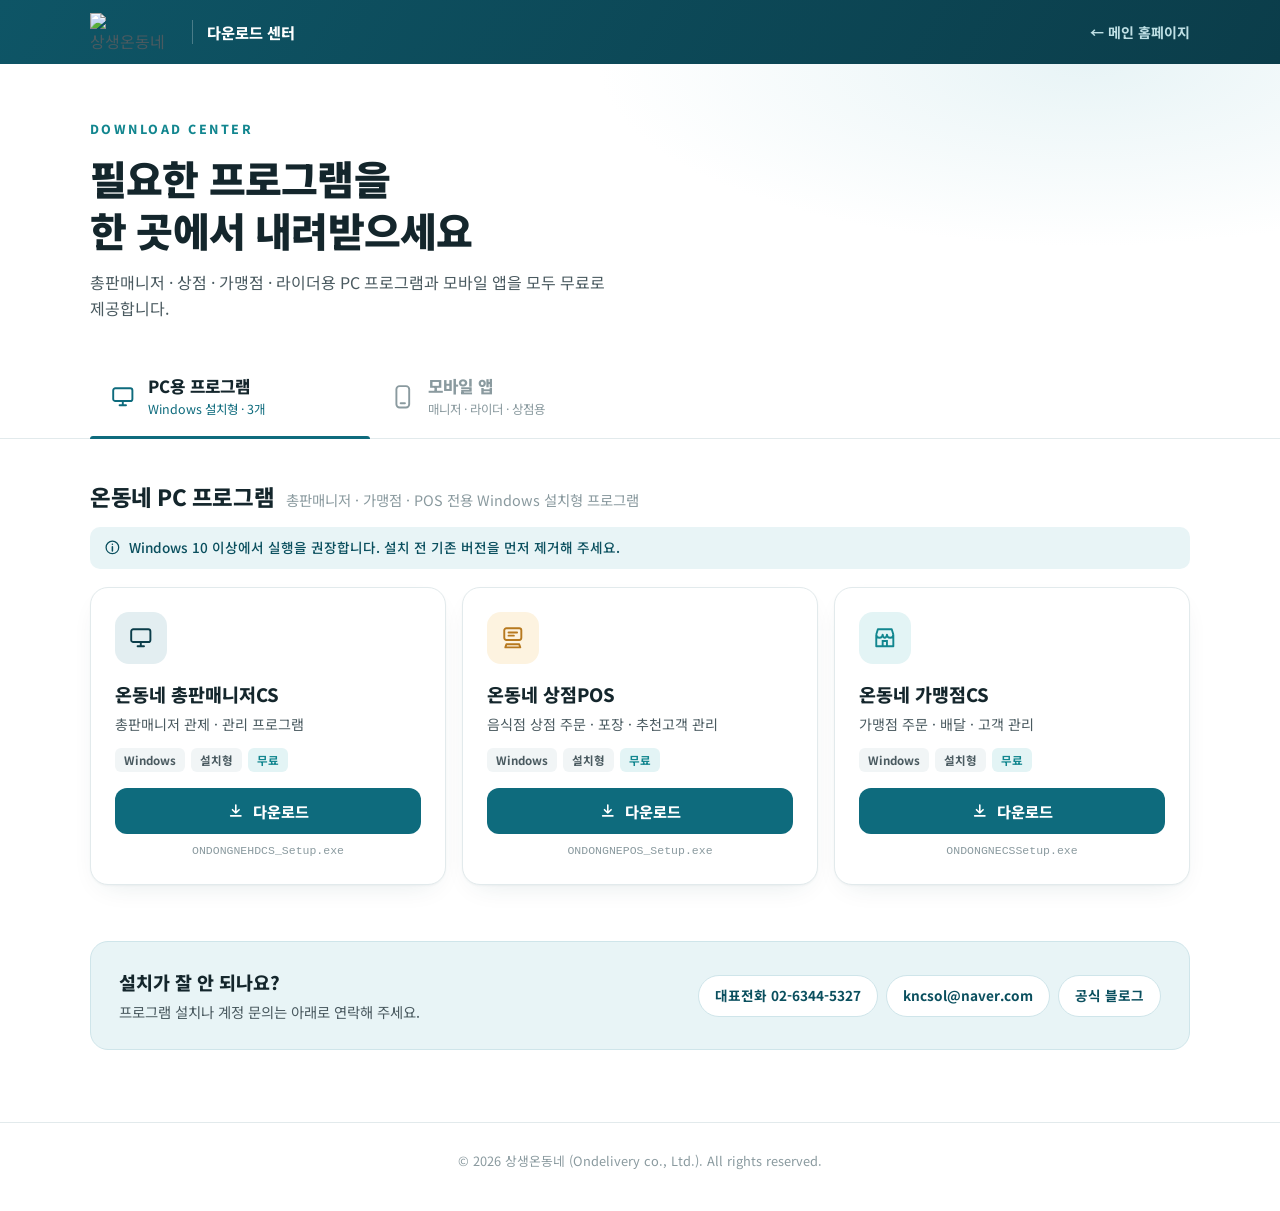
==== down/index.html @ b5b46b0b "333" ====
<!doctype html>
<html lang="ko">
<head>
  <meta charset="utf-8">
  <meta name="viewport" content="width=device-width, initial-scale=1">
  <title>다운로드 센터 | 상생온동네</title>
  <meta name="description" content="상생온동네 PC 프로그램(총판매니저CS·상점POS·가맹점CS)과 모바일 앱(매니저·상점·라이더·온스토어) 무료 다운로드.">
  <link rel="icon" href="../favicon.svg" type="image/svg+xml">
  <link rel="preconnect" href="https://fonts.googleapis.com">
  <link rel="preconnect" href="https://fonts.gstatic.com" crossorigin>
  <link rel="stylesheet" href="https://fonts.googleapis.com/css2?family=Noto+Sans+KR:wght@400;500;700;800;900&display=swap">
  <link rel="stylesheet" href="down.css">
</head>
<body>

<!-- 아이콘 -->
<svg width="0" height="0" style="position:absolute" aria-hidden="true">
  <symbol id="i-pc" viewBox="0 0 24 24"><rect x="3" y="4" width="18" height="12" rx="2" fill="none" stroke="currentColor" stroke-width="1.8"/><path d="M9 20h6M12 16v4" stroke="currentColor" stroke-width="1.8" stroke-linecap="round"/></symbol>
  <symbol id="i-pos" viewBox="0 0 24 24"><rect x="4" y="3" width="16" height="11" rx="2" fill="none" stroke="currentColor" stroke-width="1.8"/><path d="M6 18h12l1 3H5z" fill="none" stroke="currentColor" stroke-width="1.8" stroke-linejoin="round"/><path d="M8 7h8M8 10h5" stroke="currentColor" stroke-width="1.8" stroke-linecap="round"/></symbol>
  <symbol id="i-store" viewBox="0 0 24 24"><path d="M4 9l1.5-5h13L20 9M4 9v11h16V9M4 9c0 1.7 1.3 3 3 3s3-1.3 3-3c0 1.7 1.3 3 2 3s2-1.3 2-3c0 1.7 1.3 3 3 3s3-1.3 3-3" fill="none" stroke="currentColor" stroke-width="1.8" stroke-linejoin="round"/><path d="M10 20v-5h4v5" fill="none" stroke="currentColor" stroke-width="1.8"/></symbol>
  <symbol id="i-link" viewBox="0 0 24 24"><path d="M10 14a4 4 0 0 0 5.7 0l3-3a4 4 0 0 0-5.7-5.7l-1 1M14 10a4 4 0 0 0-5.7 0l-3 3a4 4 0 0 0 5.7 5.7l1-1" fill="none" stroke="currentColor" stroke-width="1.8" stroke-linecap="round"/></symbol>
  <symbol id="i-rev" viewBox="0 0 24 24"><path d="M4 8h13l-3-3M20 16H7l3 3" fill="none" stroke="currentColor" stroke-width="1.8" stroke-linecap="round" stroke-linejoin="round"/></symbol>
  <symbol id="i-phone" viewBox="0 0 24 24"><rect x="6" y="2" width="12" height="20" rx="3" fill="none" stroke="currentColor" stroke-width="1.8"/><path d="M10 18h4" stroke="currentColor" stroke-width="1.8" stroke-linecap="round"/></symbol>
  <symbol id="i-rider" viewBox="0 0 24 24"><circle cx="6" cy="17" r="3" fill="none" stroke="currentColor" stroke-width="1.8"/><circle cx="18" cy="17" r="3" fill="none" stroke="currentColor" stroke-width="1.8"/><path d="M9 17h6l2-6h-4l-2 3M15 6h3l2 5" fill="none" stroke="currentColor" stroke-width="1.8" stroke-linecap="round" stroke-linejoin="round"/></symbol>
  <symbol id="i-dl" viewBox="0 0 24 24"><path d="M12 4v11m0 0-4.5-4.5M12 15l4.5-4.5M5 19h14" fill="none" stroke="currentColor" stroke-width="2.2" stroke-linecap="round" stroke-linejoin="round"/></symbol>
  <symbol id="i-android" viewBox="0 0 24 24"><path d="M6 10v6a1 1 0 0 0 1 1h1v3a1.3 1.3 0 0 0 2.6 0v-3h2.8v3a1.3 1.3 0 0 0 2.6 0v-3h1a1 1 0 0 0 1-1v-6zM7.5 4.5l1.3 1.8A6 6 0 0 0 6 9h12a6 6 0 0 0-2.8-2.7l1.3-1.8M10 7.2h.01M14 7.2h.01" fill="none" stroke="currentColor" stroke-width="1.6" stroke-linecap="round" stroke-linejoin="round"/></symbol>
  <symbol id="i-apple" viewBox="0 0 24 24"><path d="M16.4 12.6c0-2.4 2-3.5 2-3.6-1.1-1.6-2.8-1.8-3.4-1.8-1.4-.1-2.8.9-3.5.9s-1.9-.9-3.1-.8A4.6 4.6 0 0 0 4.5 9.6c-1.7 2.9-.4 7.2 1.2 9.6.8 1.2 1.7 2.4 3 2.4 1.2-.1 1.6-.8 3.1-.8s1.8.8 3.1.8 2.1-1.2 2.9-2.4a10 10 0 0 0 1.3-2.7 4.2 4.2 0 0 1-2.7-3.9zM14.1 5.5A4.1 4.1 0 0 0 15 2.5a4.3 4.3 0 0 0-2.8 1.4 4 4 0 0 0-1 2.9 3.5 3.5 0 0 0 2.9-1.3z" fill="currentColor"/></symbol>
  <symbol id="i-play" viewBox="0 0 24 24"><path d="M4.5 3.2 13.6 12l-9.1 8.8a1.4 1.4 0 0 1-.5-1.1V4.3c0-.4.2-.8.5-1.1zM14.6 13l2.5 2.4-10.8 6 8.3-8.4zM14.6 11 6.3 2.6l10.8 6zM18.2 9.2l2.8 1.6a1.4 1.4 0 0 1 0 2.4l-2.8 1.6-2.7-2.8z" fill="currentColor"/></symbol>
  <symbol id="i-info" viewBox="0 0 24 24"><circle cx="12" cy="12" r="9" fill="none" stroke="currentColor" stroke-width="1.8"/><path d="M12 11v6M12 7.5v.01" stroke="currentColor" stroke-width="2.2" stroke-linecap="round"/></symbol>
</svg>

<!-- ===== 상단 ===== -->
<header class="top">
  <div class="wrap top__inner">
    <a href="../" class="top__logo" aria-label="상생온동네 홈으로">
      <img src="https://www.ssondongne.kr/images/logo-white.png" alt="상생온동네" width="92" height="39">
    </a>
    <span class="top__title">다운로드 센터</span>
    <a href="../" class="top__home">← 메인 홈페이지</a>
  </div>
</header>

<!-- ===== 히어로 + 탭 ===== -->
<section class="hero">
  <div class="wrap">
    <p class="hero__eyebrow">DOWNLOAD CENTER</p>
    <h1>필요한 프로그램을 <br>한 곳에서 내려받으세요</h1>
    <p class="hero__lead">총판매니저 · 상점 · 가맹점 · 라이더용 PC 프로그램과 모바일 앱을 모두 무료로 제공합니다.</p>

    <div class="tabs" role="tablist" aria-label="다운로드 종류">
      <button class="tab" role="tab" id="tab-pc" aria-controls="panel-pc" aria-selected="true" data-tab="pc">
        <svg><use href="#i-pc"/></svg>
        <span><b>PC용 프로그램</b><small>Windows 설치형 · 3개</small></span>
      </button>
      <button class="tab" role="tab" id="tab-mobile" aria-controls="panel-mobile" aria-selected="false" data-tab="mobile">
        <svg><use href="#i-phone"/></svg>
        <span><b>모바일 앱</b><small>매니저 · 라이더 · 상점용</small></span>
      </button>
    </div>
  </div>
</section>

<main class="wrap main">

  <!-- ================= PC ================= -->
  <div class="panel" id="panel-pc" role="tabpanel" aria-labelledby="tab-pc">

    <section class="group">
      <header class="group__head">
        <h2>온동네 PC 프로그램</h2>
        <p>총판매니저 · 가맹점 · POS 전용 Windows 설치형 프로그램</p>
      </header>
      <p class="notice"><svg><use href="#i-info"/></svg>Windows 10 이상에서 실행을 권장합니다. 설치 전 기존 버전을 먼저 제거해 주세요.</p>
      <div class="grid">
        <article class="card">
          <div class="card__icon c-navy"><svg><use href="#i-pc"/></svg></div>
          <div class="card__body">
            <h3>온동네 총판매니저CS</h3>
            <p>총판매니저 관제 · 관리 프로그램</p>
            <ul class="chips"><li>Windows</li><li>설치형</li><li class="free">무료</li></ul>
          </div>
          <a class="dl" href="https://client.mannashop.co.kr/windows/admCS/service/ONDONGNEHDCS_Setup.exe"><svg><use href="#i-dl"/></svg>다운로드</a>
          <p class="file">ONDONGNEHDCS_Setup.exe</p>
        </article>
        <article class="card">
          <div class="card__icon c-orange"><svg><use href="#i-pos"/></svg></div>
          <div class="card__body">
            <h3>온동네 상점POS</h3>
            <p>음식점 상점 주문 · 포장 · 추천고객 관리</p>
            <ul class="chips"><li>Windows</li><li>설치형</li><li class="free">무료</li></ul>
          </div>
          <a class="dl" href="https://client.mannashop.co.kr/windows/ManNaPlusD/ONDONGNEPOS_Setup.exe"><svg><use href="#i-dl"/></svg>다운로드</a>
          <p class="file">ONDONGNEPOS_Setup.exe</p>
        </article>
        <article class="card">
          <div class="card__icon c-teal"><svg><use href="#i-store"/></svg></div>
          <div class="card__body">
            <h3>온동네 가맹점CS</h3>
            <p>가맹점 주문 · 배달 · 고객 관리</p>
            <ul class="chips"><li>Windows</li><li>설치형</li><li class="free">무료</li></ul>
          </div>
          <a class="dl" href="https://client.mannashop.co.kr/windows/stCS/service/ONDONGNECSSetup.exe"><svg><use href="#i-dl"/></svg>다운로드</a>
          <p class="file">ONDONGNECSSetup.exe</p>
        </article>
      </div>
    </section>

  </div>

  <!-- ================= 모바일 ================= -->
  <div class="panel" id="panel-mobile" role="tabpanel" aria-labelledby="tab-mobile" hidden>

    <!-- 역할 바로가기 -->
    <nav class="roles" aria-label="사용자별 바로가기">
      <a href="#m-manager"><span class="roles__no">01</span><svg><use href="#i-pc"/></svg><b>매니저용</b><small>1개 앱</small></a>
      <a href="#m-rider"><span class="roles__no">02</span><svg><use href="#i-rider"/></svg><b>배달라이더용</b><small>2개 앱</small></a>
      <a href="#m-store"><span class="roles__no">03</span><svg><use href="#i-store"/></svg><b>상점용</b><small>2개 앱</small></a>
    </nav>
    <p class="notice"><svg><use href="#i-info"/></svg>APK는 직접 설치 파일입니다. 설치 전 스마트폰 설정에서 「알 수 없는 앱 설치 허용」을 켜 주세요.</p>

    <!-- 01 매니저용 -->
    <section class="role" id="m-manager">
      <header class="role__head">
        <span class="role__no">01</span>
        <div class="role__icon c-navy"><svg><use href="#i-pc"/></svg></div>
        <div><h2>매니저용</h2><p>총판(로컬매니저) 전용 모바일 관리 프로그램</p></div>
      </header>
      <div class="apps">
        <article class="app">
          <div class="app__icon c-navy"><svg><use href="#i-phone"/></svg></div>
          <div class="app__info"><h3>온동네 매니저APP</h3><p>가맹점 · 배달 · 정산 현황을 휴대폰으로 관리</p></div>
          <div class="stores">
            <a class="store store--apk" href="https://file.mannashop.co.kr/fileDownExec.php?path=ondongne&amp;device=APP&amp;type=mng"><svg><use href="#i-android"/></svg><span><small>Android</small>APK 다운로드</span></a>
          </div>
        </article>
      </div>
    </section>

    <!-- 02 배달라이더용 -->
    <section class="role" id="m-rider">
      <header class="role__head">
        <span class="role__no">02</span>
        <div class="role__icon c-orange"><svg><use href="#i-rider"/></svg></div>
        <div><h2>배달라이더용</h2><p>배달기사 전용 스마트 배송 프로그램</p></div>
      </header>
      <div class="apps">
        <article class="app">
          <div class="app__icon c-orange"><svg><use href="#i-rider"/></svg></div>
          <div class="app__info"><h3>온라이더 APP</h3><p>스토어에서 설치 · Android / iOS</p></div>
          <div class="stores">
            <a class="store" href="https://play.google.com/store/apps/details?id=manna.awa.wk" target="_blank" rel="noopener"><svg><use href="#i-play"/></svg><span><small>GET IT ON</small>Google Play</span></a>
            <a class="store" href="https://apps.apple.com/kr/app/%EC%98%A8%EB%9D%BC%EC%9D%B4%EB%8D%94-%EC%8A%A4%EB%A7%88%ED%8A%B8-%EB%B0%B0%EC%86%A1-%ED%8C%8C%ED%8A%B8%EB%84%88/id6759762470" target="_blank" rel="noopener"><svg><use href="#i-apple"/></svg><span><small>Download on the</small>App Store</span></a>
          </div>
        </article>
        <article class="app">
          <div class="app__icon c-orange"><svg><use href="#i-rider"/></svg></div>
          <div class="app__info"><h3>온라이더D APP</h3><p>APK 직접 설치 · Android</p></div>
          <div class="stores">
            <a class="store store--apk" href="https://file.mannashop.co.kr/fileDownExec.php?path=ondongne&amp;device=APP&amp;type=wk"><svg><use href="#i-android"/></svg><span><small>Android</small>APK 다운로드</span></a>
          </div>
        </article>
      </div>
    </section>

    <!-- 03 상점용 -->
    <section class="role" id="m-store">
      <header class="role__head">
        <span class="role__no">03</span>
        <div class="role__icon c-teal"><svg><use href="#i-store"/></svg></div>
        <div><h2>상점용</h2><p>가맹점 · 상점 전용 주문관리 · 계약결제 · 구매대행 · 식자재주문</p></div>
      </header>
      <div class="apps">
        <article class="app">
          <div class="app__icon c-teal"><svg><use href="#i-store"/></svg></div>
          <div class="app__info"><h3>온동네 상점APP</h3><p>가맹점 전용 모바일 관리 · Android</p></div>
          <div class="stores">
            <a class="store store--apk" href="https://file.mannashop.co.kr/fileDownExec.php?path=ondongne&amp;device=APP&amp;type=st"><svg><use href="#i-android"/></svg><span><small>Android</small>APK 다운로드</span></a>
          </div>
        </article>
        <article class="app">
          <div class="app__icon c-purple"><svg><use href="#i-store"/></svg></div>
          <div class="app__info"><h3>온스토어 APP</h3><p>상점 전용 주문관리 · 계약결제 · 구매대행 · 식자재주문</p></div>
          <div class="stores">
            <a class="store store--apk" href="https://file.mannashop.co.kr/fileDownExec.php?path=ondongne&amp;device=APP&amp;type=st"><svg><use href="#i-android"/></svg><span><small>Android</small>APK 다운로드</span></a>
            <a class="store" href="https://apps.apple.com/kr/app/%EC%98%A8%EC%8A%A4%ED%86%A0%EC%96%B4/id6743100932" target="_blank" rel="noopener"><svg><use href="#i-apple"/></svg><span><small>Download on the</small>App Store</span></a>
          </div>
        </article>
      </div>
    </section>
  </div>

  <aside class="help">
    <div>
      <h2>설치가 잘 안 되나요?</h2>
      <p>프로그램 설치나 계정 문의는 아래로 연락해 주세요.</p>
    </div>
    <div class="help__links">
      <a href="tel:0263445327">대표전화 02-6344-5327</a>
      <a href="mailto:kncsol@naver.com">kncsol@naver.com</a>
      <a href="https://blog.naver.com/ss_ondongne" target="_blank" rel="noopener">공식 블로그</a>
    </div>
  </aside>
</main>

<footer class="foot">
  <div class="wrap">© 2026 상생온동네 (Ondelivery co., Ltd.). All rights reserved.</div>
</footer>

<script>
  (function () {
    var tabs = document.querySelectorAll('.tab');
    function show(name, push) {
      tabs.forEach(function (t) {
        var on = t.dataset.tab === name;
        t.setAttribute('aria-selected', on);
        document.getElementById('panel-' + t.dataset.tab).hidden = !on;
      });
      if (push) history.replaceState(null, '', '#' + name);
    }
    tabs.forEach(function (t) {
      t.addEventListener('click', function () { show(t.dataset.tab, true); });
    });
    var h = location.hash.replace('#', '');
    if (h === 'pc' || h === 'mobile') show(h);
    else if (h.indexOf('m-') === 0) {
      show('mobile');
      var el = document.getElementById(h);
      if (el) setTimeout(function () { el.scrollIntoView(); }, 0);
    }
    else if (/Android|iPhone|iPad|iPod/i.test(navigator.userAgent)) show('mobile');
  })();
</script>
</body>
</html>
---- down/down.css ----
/* ===== 상생온동네 다운로드 센터 ===== */
:root {
  /* 청녹색 팔레트 (메인 홈페이지와 동일) */
  --night: #0b3d4a;
  --night-2: #0e5566;
  --brand: #0e6b7d;
  --brand-dark: #0a4f5e;
  --brand-soft: #e8f4f6;
  --teal: #12868f;
  --gold: #f2b13d;
  --ink: #14262c;
  --body: #4a5a60;
  --mute: #8a9a9f;
  --line: #e2eaec;
  --bg: #ffffff;
  --card: #ffffff;
  --radius: 18px;
  --shadow: 0 1px 2px rgba(11, 61, 74, .04), 0 10px 30px -14px rgba(11, 61, 74, .14);
}

*, *::before, *::after { box-sizing: border-box; }
body {
  margin: 0; background: var(--bg); color: var(--body);
  font-family: "Noto Sans KR", "Apple SD Gothic Neo", -apple-system, sans-serif;
  font-size: 16px; line-height: 1.6; word-break: keep-all; -webkit-font-smoothing: antialiased;
}
a { color: inherit; text-decoration: none; }
h1, h2, h3, p { margin: 0; }
ul { margin: 0; padding: 0; list-style: none; }
img { display: block; max-width: 100%; height: auto; }
svg { width: 1em; height: 1em; flex: none; }
.wrap { width: min(1100px, 100% - 32px); margin-inline: auto; }

/* ===== 상단 ===== */
.top { background: linear-gradient(120deg, var(--night-2), var(--night)); }
.top__inner { display: flex; align-items: center; gap: 14px; height: 64px; }
.top__logo img { width: 88px; }
.top__title { color: #fff; font-weight: 800; font-size: .95rem; padding-left: 14px; border-left: 1px solid rgba(255, 255, 255, .25); }
.top__home { margin-left: auto; color: #bfe0e5; font-size: .875rem; font-weight: 700; }
.top__home:hover { color: #fff; }

/* ===== 히어로 + 탭 (흰 바탕) ===== */
.hero {
  padding: 56px 0 0; border-bottom: 1px solid var(--line);
  background: radial-gradient(700px 260px at 85% 0%, var(--brand-soft), transparent 70%), #fff;
}
.hero__eyebrow { font-size: .78rem; font-weight: 800; letter-spacing: .2em; color: var(--teal); margin-bottom: 12px; }
.hero h1 { color: var(--ink); font-size: clamp(1.7rem, 4vw, 2.5rem); line-height: 1.3; font-weight: 900; letter-spacing: -0.02em; margin-bottom: 14px; }
.hero__lead { font-size: 1rem; max-width: 560px; margin-bottom: 36px; }

.tabs { display: flex; gap: 0; max-width: 560px; }
.tab {
  position: relative; flex: 1;
  display: flex; align-items: center; gap: 12px; text-align: left; cursor: pointer;
  padding: 16px 20px 18px; border: 0; background: none; color: var(--mute); font: inherit;
  transition: color .2s;
}
.tab::after { content: ""; position: absolute; left: 0; right: 0; bottom: -1px; height: 3px; border-radius: 3px 3px 0 0; background: transparent; transition: background .2s; }
.tab:hover { color: var(--ink); }
.tab svg { font-size: 1.6rem; }
.tab b { display: block; font-size: 1.05rem; font-weight: 800; }
.tab small { display: block; font-size: .78rem; }
.tab[aria-selected="true"] { color: var(--brand); }
.tab[aria-selected="true"] b { color: var(--ink); }
.tab[aria-selected="true"]::after { background: var(--brand); }
.tab:focus-visible { outline: 3px solid var(--teal); outline-offset: -3px; }

/* ===== 본문 ===== */
.main { padding: 40px 0 72px; }
.group + .group { margin-top: 48px; }
.group__head { display: flex; align-items: baseline; gap: 12px; flex-wrap: wrap; margin-bottom: 12px; }
.group__head h2 { color: var(--ink); font-size: 1.4rem; font-weight: 800; letter-spacing: -0.02em; }
.group__head .en { font-size: .8rem; font-weight: 800; letter-spacing: .08em; color: var(--mute); margin-left: 4px; }
.group__head p { font-size: .9rem; color: var(--mute); }

.notice {
  display: flex; align-items: flex-start; gap: 8px; margin-bottom: 18px;
  padding: 10px 14px; border-radius: 10px; background: var(--brand-soft); color: var(--brand-dark); font-size: .85rem; font-weight: 500;
}
.notice svg { font-size: 1.05rem; margin-top: 2px; }

/* 아이콘 색 (청녹 계열 + 포인트 골드) */
.c-navy { background: #e3eef1; color: var(--night); }
.c-orange { background: #fdf3e0; color: #b7791f; }
.c-teal { background: #e3f4f5; color: var(--teal); }
.c-purple { background: #e8f4f6; color: var(--brand); }

/* 칩 */
.chips { display: flex; flex-wrap: wrap; gap: 6px; }
.chips li { font-size: .72rem; font-weight: 700; padding: 3px 9px; border-radius: 6px; background: #f1f5f6; color: var(--body); }
.chips .free { background: #e3f4f5; color: var(--teal); }

/* 다운로드 버튼 */
.dl {
  display: inline-flex; align-items: center; justify-content: center; gap: 8px;
  height: 46px; padding: 0 20px; border-radius: 12px;
  background: var(--brand); color: #fff; font-weight: 800; font-size: .95rem;
  transition: background .2s, transform .2s;
}
.dl:hover { background: var(--night); transform: translateY(-1px); }
.dl svg { font-size: 1.1rem; }
.dl--sm { height: 38px; padding: 0 16px; font-size: .85rem; border-radius: 10px; }

/* 큰 카드 (PC 주요 프로그램) */
.grid { display: grid; grid-template-columns: repeat(3, 1fr); gap: 16px; }
.grid--2 { grid-template-columns: repeat(2, 1fr); }
.card {
  display: flex; flex-direction: column; gap: 16px;
  padding: 24px; border-radius: var(--radius); background: var(--card); box-shadow: var(--shadow);
  border: 1px solid var(--line);
}
.card__icon { width: 52px; height: 52px; border-radius: 14px; display: grid; place-items: center; font-size: 1.6rem; }
.card__body { flex: 1; }
.card h3 { color: var(--ink); font-size: 1.15rem; font-weight: 800; margin-bottom: 4px; }
.card__body p { font-size: .88rem; margin-bottom: 12px; }
.card .dl { width: 100%; }
.file { font-size: .72rem; color: var(--mute); text-align: center; margin-top: -8px; font-family: Consolas, monospace; }

/* 목록형 (온패스·역패스) */
.list { background: var(--card); border-radius: var(--radius); border: 1px solid var(--line); box-shadow: var(--shadow); overflow: hidden; }
.row { display: grid; grid-template-columns: 44px 1fr auto auto; align-items: center; gap: 16px; padding: 14px 20px; }
.row + .row { border-top: 1px solid var(--line); }
.row__icon { width: 44px; height: 44px; border-radius: 12px; display: grid; place-items: center; font-size: 1.3rem; }
.row__name b { display: block; color: var(--ink); font-weight: 800; }
.row__name span { font-size: .85rem; color: var(--mute); }
.row .dl { min-width: 112px; }
.is-soon { opacity: .55; }
.soon { min-width: 112px; text-align: center; font-size: .82rem; font-weight: 800; color: var(--mute); border: 1.5px dashed #c9ced8; border-radius: 10px; padding: 8px 0; }

/* 앱 카드 (모바일) */
.app {
  display: grid; grid-template-columns: 56px 1fr; gap: 16px 16px; align-items: center;
  padding: 22px; border-radius: var(--radius); background: var(--card); border: 1px solid var(--line); box-shadow: var(--shadow);
}
.app__icon { width: 56px; height: 56px; border-radius: 16px; display: grid; place-items: center; font-size: 1.7rem; }
.app h3 { color: var(--ink); font-size: 1.1rem; font-weight: 800; }
.app__info p { font-size: .86rem; }
.stores { grid-column: 1 / -1; display: flex; flex-wrap: wrap; gap: 8px; }
.store {
  display: inline-flex; align-items: center; gap: 10px; flex: 1; min-width: 150px;
  padding: 9px 16px; border-radius: 12px; background: var(--night); color: #fff; transition: transform .2s, background .2s;
}
.store:hover { transform: translateY(-1px); background: var(--brand-dark); }
.store svg { font-size: 1.5rem; }
.store span { display: flex; flex-direction: column; line-height: 1.15; font-weight: 800; font-size: 1rem; }
.store small { font-size: .65rem; font-weight: 500; opacity: .85; }
.store--apk { background: var(--teal); }
.store--apk:hover { background: var(--brand-dark); }

/* ===== 모바일 앱: 사용자별(매니저·라이더·상점) 구성 ===== */
.roles { display: grid; grid-template-columns: repeat(3, 1fr); gap: 12px; margin-bottom: 16px; }
.roles a {
  position: relative; display: flex; flex-direction: column; align-items: flex-start; gap: 2px;
  padding: 18px 20px; border-radius: 16px; background: #fff; border: 1px solid var(--line); box-shadow: var(--shadow);
  transition: border-color .2s, transform .2s;
}
.roles a:hover { border-color: var(--teal); transform: translateY(-2px); }
.roles svg { font-size: 1.6rem; color: var(--brand); margin-bottom: 6px; }
.roles b { color: var(--ink); font-size: 1.05rem; font-weight: 800; }
.roles small { font-size: .8rem; color: var(--mute); }
.roles__no { position: absolute; top: 14px; right: 16px; font-size: .78rem; font-weight: 900; color: var(--teal); letter-spacing: .05em; }

.role { margin-top: 40px; scroll-margin-top: 16px; }
.role__head {
  display: flex; align-items: center; gap: 14px; margin-bottom: 14px; padding-bottom: 14px;
  border-bottom: 2px solid var(--brand);
}
.role__no {
  display: grid; place-items: center; flex: none; width: 34px; height: 34px; border-radius: 10px;
  background: var(--brand); color: #fff; font-size: .85rem; font-weight: 900;
}
.role__icon { display: none; }
.role__head h2 { color: var(--ink); font-size: 1.35rem; font-weight: 800; letter-spacing: -0.02em; }
.role__head p { font-size: .88rem; color: var(--mute); }

.apps { display: grid; gap: 10px; }
.apps .app { grid-template-columns: 56px 1fr auto; padding: 18px 22px; }
.apps .stores { grid-column: auto; justify-content: flex-end; }
.apps .store { flex: none; min-width: 168px; }

/* 도움말 */
.help {
  display: flex; align-items: center; justify-content: space-between; gap: 20px; flex-wrap: wrap;
  margin-top: 56px; padding: 26px 28px; border-radius: var(--radius);
  background: var(--brand-soft); border: 1px solid #cfe5ea;
}
.help h2 { color: var(--ink); font-size: 1.15rem; font-weight: 800; margin-bottom: 2px; }
.help p { font-size: .9rem; }
.help__links { display: flex; flex-wrap: wrap; gap: 8px; }
.help__links a { padding: 9px 16px; border-radius: 999px; background: #fff; border: 1px solid #cfe5ea; color: var(--brand-dark); font-size: .85rem; font-weight: 700; }
.help__links a:hover { background: var(--brand); border-color: var(--brand); color: #fff; }

.foot { padding: 28px 0 40px; text-align: center; font-size: .8rem; color: var(--mute); border-top: 1px solid var(--line); margin-top: 0; }

/* ===== 반응형 ===== */
@media (max-width: 900px) {
  .grid { grid-template-columns: 1fr 1fr; }
}
@media (max-width: 680px) {
  .top__title { display: none; }
  .hero { padding-top: 44px; }
  .hero h1 br { display: none; }
  .hero__lead { margin-bottom: 28px; font-size: .92rem; }
  .tabs { gap: 6px; }
  .tab { flex-direction: column; align-items: flex-start; gap: 6px; padding: 14px 16px; }
  .tab svg { font-size: 1.4rem; }
  .tab b { font-size: .95rem; }
  .main { padding-top: 28px; }
  .grid, .grid--2 { grid-template-columns: 1fr; }
  .card { flex-direction: row; flex-wrap: wrap; align-items: center; padding: 18px; gap: 12px 14px; }
  .card__body { flex: 1 1 0; min-width: 0; }
  .card__body p { margin-bottom: 8px; }
  .card .dl { flex-basis: 100%; }
  .file { flex-basis: 100%; margin-top: -4px; }
  .row { grid-template-columns: 40px 1fr auto; gap: 6px 12px; padding: 14px 16px; }
  .row__icon { width: 40px; height: 40px; grid-row: span 2; }
  .row .chips { grid-column: 2; grid-row: 2; }
  .row .dl, .row .soon { grid-column: 3; grid-row: 1 / span 2; min-width: 0; }
  .row .dl { padding: 0 12px; }
  .row .soon { padding: 8px 10px; }
  .help { padding: 22px 20px; }
  .roles { gap: 6px; }
  .roles a { padding: 14px 12px; }
  .roles svg { font-size: 1.35rem; margin-bottom: 2px; }
  .roles b { font-size: .88rem; }
  .roles small { font-size: .72rem; }
  .roles__no { top: 10px; right: 10px; font-size: .68rem; }
  .role { margin-top: 32px; }
  .role__head h2 { font-size: 1.15rem; }
  .apps .app { grid-template-columns: 52px 1fr; padding: 18px; }
  .apps .stores { grid-column: 1 / -1; justify-content: stretch; }
  .apps .store { flex: 1; min-width: 140px; padding: 9px 12px; gap: 8px; }
  .apps .store span { white-space: nowrap; font-size: .92rem; }
  .apps .store svg { font-size: 1.3rem; }
}
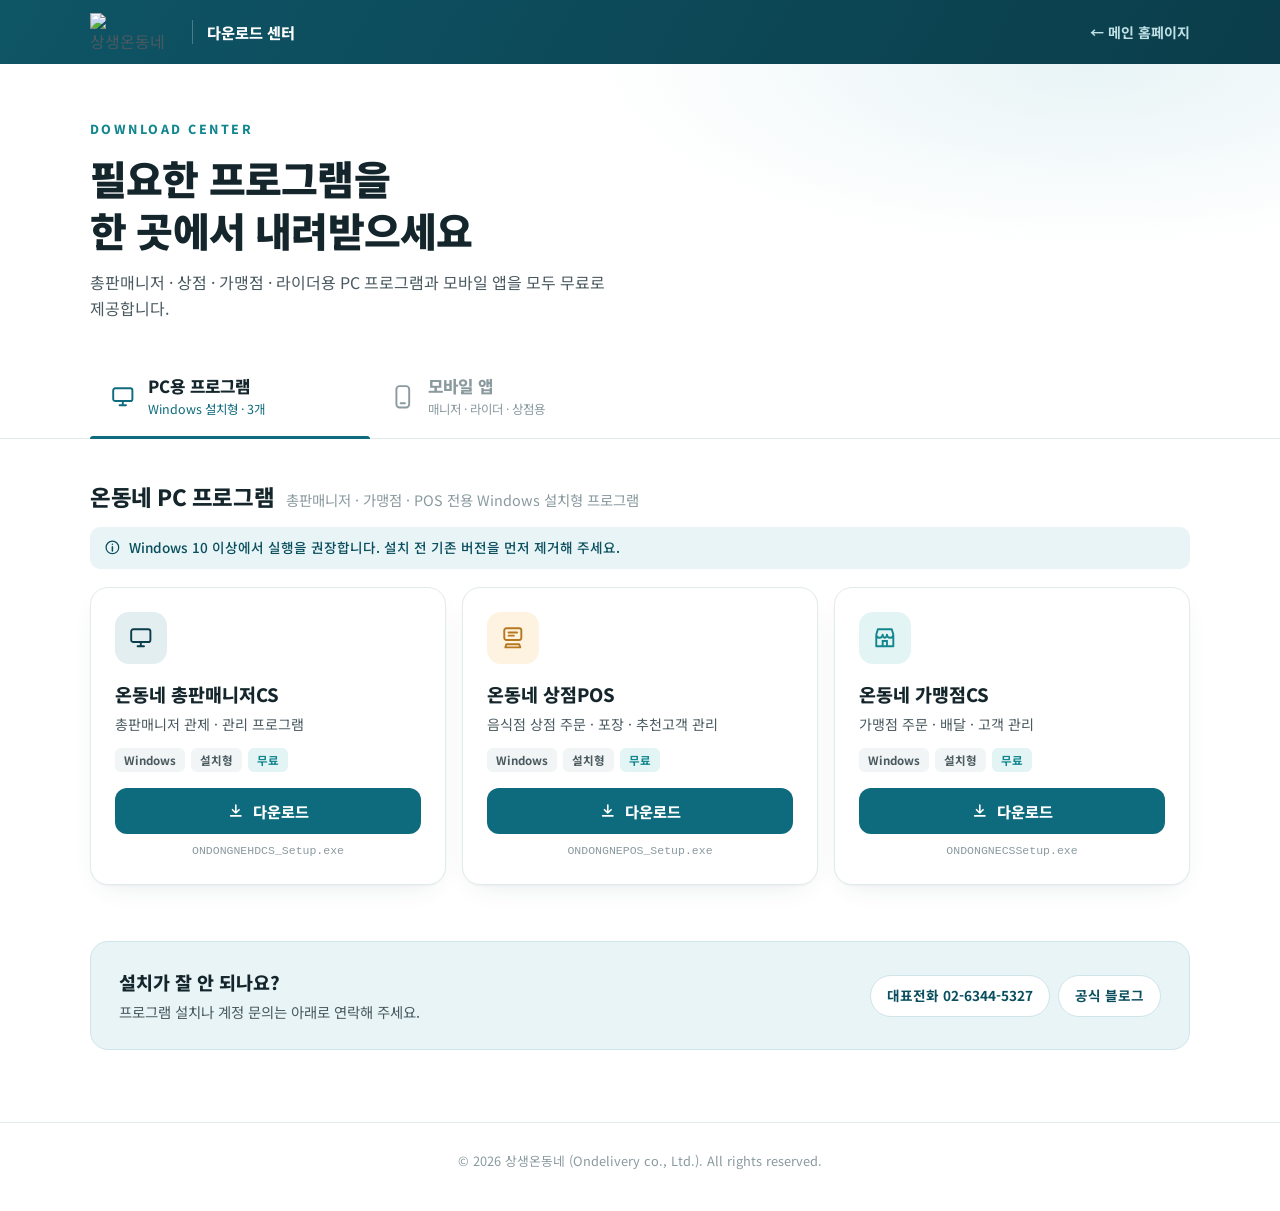
==== commit 980622db: "333" ====
--- a/down/index.html
+++ b/down/index.html
@@ -196,7 +196,6 @@
     </div>
     <div class="help__links">
       <a href="tel:0263445327">대표전화 02-6344-5327</a>
-      <a href="mailto:kncsol@naver.com">kncsol@naver.com</a>
       <a href="https://blog.naver.com/ss_ondongne" target="_blank" rel="noopener">공식 블로그</a>
     </div>
   </aside>
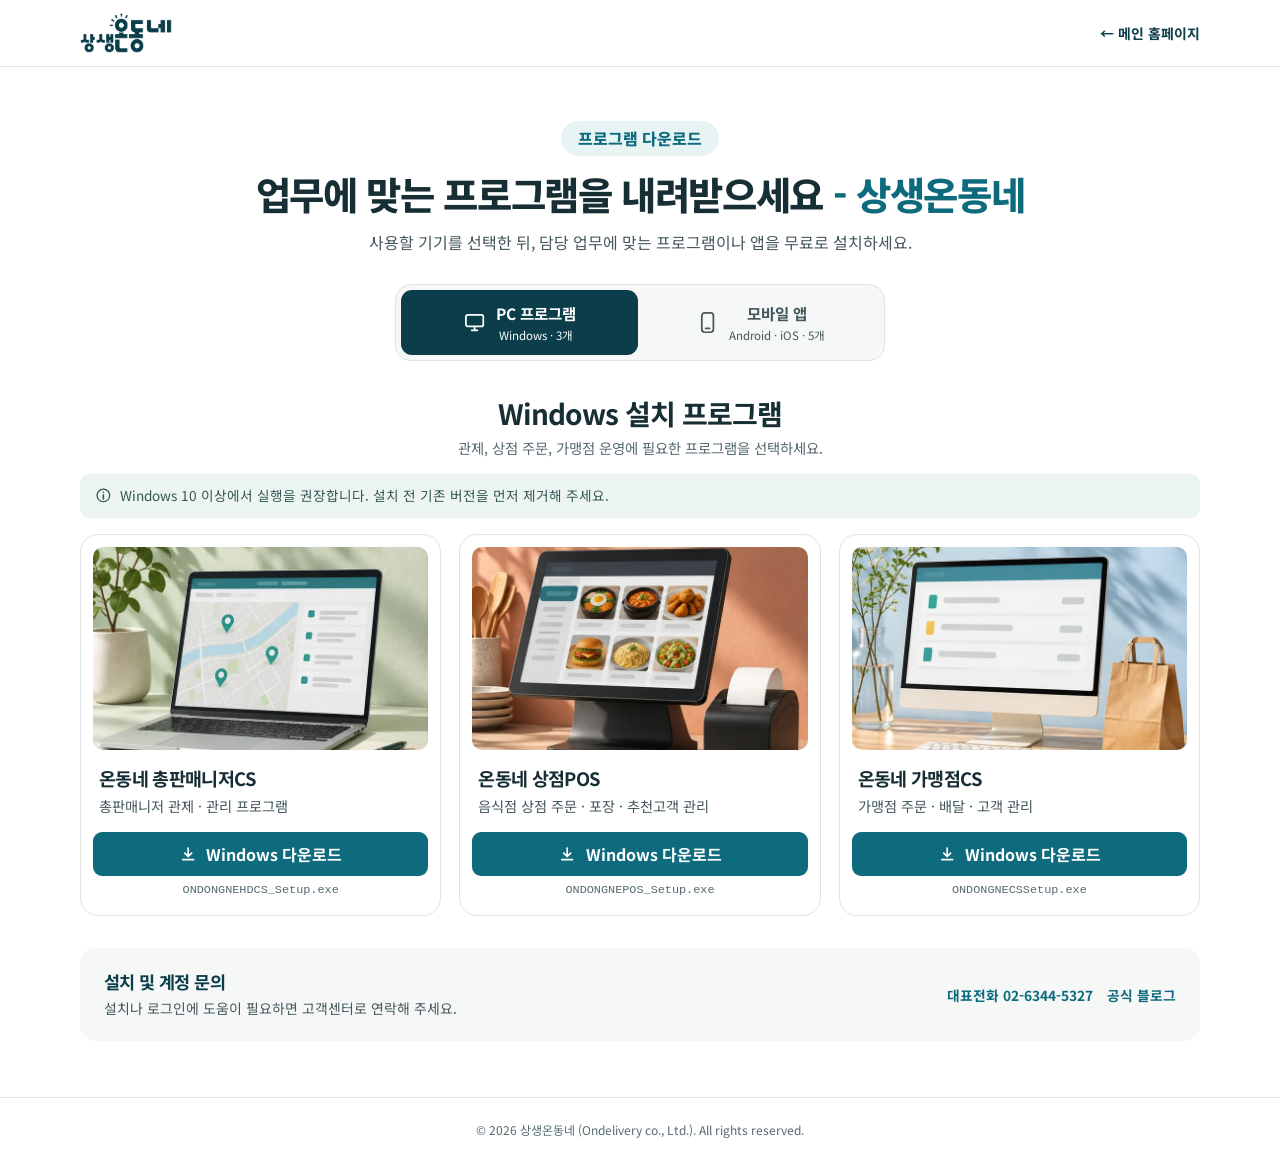
==== commit cda1bd7d: "2222" ====
--- a/down/index.html
+++ b/down/index.html
@@ -33,9 +33,8 @@
 <header class="top">
   <div class="wrap top__inner">
     <a href="../" class="top__logo" aria-label="상생온동네 홈으로">
-      <img src="https://www.ssondongne.kr/images/logo-white.png" alt="상생온동네" width="92" height="39">
+      <img src="../images/ssondongne-bi-white.png" alt="상생온동네" width="92" height="39">
     </a>
-    <span class="top__title">다운로드 센터</span>
     <a href="../" class="top__home">← 메인 홈페이지</a>
   </div>
 </header>
@@ -43,18 +42,18 @@
 <!-- ===== 히어로 + 탭 ===== -->
 <section class="hero">
   <div class="wrap">
-    <p class="hero__eyebrow">DOWNLOAD CENTER</p>
-    <h1>필요한 프로그램을 <br>한 곳에서 내려받으세요</h1>
-    <p class="hero__lead">총판매니저 · 상점 · 가맹점 · 라이더용 PC 프로그램과 모바일 앱을 모두 무료로 제공합니다.</p>
+    <p class="hero__label">프로그램 다운로드</p>
+    <h1>업무에 맞는 프로그램을 내려받으세요 <span>- 상생온동네</span></h1>
+    <p class="hero__lead">사용할 기기를 선택한 뒤, 담당 업무에 맞는 프로그램이나 앱을 무료로 설치하세요.</p>
 
     <div class="tabs" role="tablist" aria-label="다운로드 종류">
       <button class="tab" role="tab" id="tab-pc" aria-controls="panel-pc" aria-selected="true" data-tab="pc">
         <svg><use href="#i-pc"/></svg>
-        <span><b>PC용 프로그램</b><small>Windows 설치형 · 3개</small></span>
+        <span><b>PC 프로그램</b><small>Windows · 3개</small></span>
       </button>
       <button class="tab" role="tab" id="tab-mobile" aria-controls="panel-mobile" aria-selected="false" data-tab="mobile">
         <svg><use href="#i-phone"/></svg>
-        <span><b>모바일 앱</b><small>매니저 · 라이더 · 상점용</small></span>
+        <span><b>모바일 앱</b><small>Android · iOS · 5개</small></span>
       </button>
     </div>
   </div>
@@ -67,39 +66,36 @@
 
     <section class="group">
       <header class="group__head">
-        <h2>온동네 PC 프로그램</h2>
-        <p>총판매니저 · 가맹점 · POS 전용 Windows 설치형 프로그램</p>
+        <h2>Windows 설치 프로그램</h2>
+        <p>관제, 상점 주문, 가맹점 운영에 필요한 프로그램을 선택하세요.</p>
       </header>
       <p class="notice"><svg><use href="#i-info"/></svg>Windows 10 이상에서 실행을 권장합니다. 설치 전 기존 버전을 먼저 제거해 주세요.</p>
       <div class="grid">
         <article class="card">
-          <div class="card__icon c-navy"><svg><use href="#i-pc"/></svg></div>
+          <img class="card__photo" src="../images/downloads/manager-pc.webp" alt="" width="680" height="480">
           <div class="card__body">
             <h3>온동네 총판매니저CS</h3>
             <p>총판매니저 관제 · 관리 프로그램</p>
-            <ul class="chips"><li>Windows</li><li>설치형</li><li class="free">무료</li></ul>
-          </div>
-          <a class="dl" href="https://client.mannashop.co.kr/windows/admCS/service/ONDONGNEHDCS_Setup.exe"><svg><use href="#i-dl"/></svg>다운로드</a>
+          </div>
+          <a class="dl" aria-label="온동네 총판매니저CS Windows 설치 파일 다운로드" href="https://client.mannashop.co.kr/windows/admCS/service/ONDONGNEHDCS_Setup.exe"><svg aria-hidden="true"><use href="#i-dl"/></svg>Windows 다운로드</a>
           <p class="file">ONDONGNEHDCS_Setup.exe</p>
         </article>
         <article class="card">
-          <div class="card__icon c-orange"><svg><use href="#i-pos"/></svg></div>
+          <img class="card__photo" src="../images/downloads/store-pos.webp" alt="" width="680" height="480">
           <div class="card__body">
             <h3>온동네 상점POS</h3>
             <p>음식점 상점 주문 · 포장 · 추천고객 관리</p>
-            <ul class="chips"><li>Windows</li><li>설치형</li><li class="free">무료</li></ul>
-          </div>
-          <a class="dl" href="https://client.mannashop.co.kr/windows/ManNaPlusD/ONDONGNEPOS_Setup.exe"><svg><use href="#i-dl"/></svg>다운로드</a>
+          </div>
+          <a class="dl" aria-label="온동네 상점POS Windows 설치 파일 다운로드" href="https://client.mannashop.co.kr/windows/ManNaPlusD/ONDONGNEPOS_Setup.exe"><svg aria-hidden="true"><use href="#i-dl"/></svg>Windows 다운로드</a>
           <p class="file">ONDONGNEPOS_Setup.exe</p>
         </article>
         <article class="card">
-          <div class="card__icon c-teal"><svg><use href="#i-store"/></svg></div>
+          <img class="card__photo" src="../images/downloads/franchise-pc.webp" alt="" width="680" height="480">
           <div class="card__body">
             <h3>온동네 가맹점CS</h3>
             <p>가맹점 주문 · 배달 · 고객 관리</p>
-            <ul class="chips"><li>Windows</li><li>설치형</li><li class="free">무료</li></ul>
-          </div>
-          <a class="dl" href="https://client.mannashop.co.kr/windows/stCS/service/ONDONGNECSSetup.exe"><svg><use href="#i-dl"/></svg>다운로드</a>
+          </div>
+          <a class="dl" aria-label="온동네 가맹점CS Windows 설치 파일 다운로드" href="https://client.mannashop.co.kr/windows/stCS/service/ONDONGNECSSetup.exe"><svg aria-hidden="true"><use href="#i-dl"/></svg>Windows 다운로드</a>
           <p class="file">ONDONGNECSSetup.exe</p>
         </article>
       </div>
@@ -110,19 +106,20 @@
   <!-- ================= 모바일 ================= -->
   <div class="panel" id="panel-mobile" role="tabpanel" aria-labelledby="tab-mobile" hidden>
 
-    <!-- 역할 바로가기 -->
+    <header class="group__head">
+      <h2>역할별 모바일 앱</h2>
+      <p>담당 업무를 선택하면 해당 앱의 설치 방법을 확인할 수 있습니다.</p>
+    </header>
     <nav class="roles" aria-label="사용자별 바로가기">
-      <a href="#m-manager"><span class="roles__no">01</span><svg><use href="#i-pc"/></svg><b>매니저용</b><small>1개 앱</small></a>
-      <a href="#m-rider"><span class="roles__no">02</span><svg><use href="#i-rider"/></svg><b>배달라이더용</b><small>2개 앱</small></a>
-      <a href="#m-store"><span class="roles__no">03</span><svg><use href="#i-store"/></svg><b>상점용</b><small>2개 앱</small></a>
+      <a href="#m-manager"><img src="../images/hero/manager.webp" alt="" width="60" height="60"><span><b>매니저용</b><small>앱 1개</small></span></a>
+      <a href="#m-rider"><img src="../images/hero/courier.webp" alt="" width="60" height="60"><span><b>배달라이더용</b><small>앱 2개</small></span></a>
+      <a href="#m-store"><img src="../images/hero/shop-owner.webp" alt="" width="60" height="60"><span><b>상점용</b><small>앱 2개</small></span></a>
     </nav>
     <p class="notice"><svg><use href="#i-info"/></svg>APK는 직접 설치 파일입니다. 설치 전 스마트폰 설정에서 「알 수 없는 앱 설치 허용」을 켜 주세요.</p>
 
     <!-- 01 매니저용 -->
     <section class="role" id="m-manager">
       <header class="role__head">
-        <span class="role__no">01</span>
-        <div class="role__icon c-navy"><svg><use href="#i-pc"/></svg></div>
         <div><h2>매니저용</h2><p>총판(로컬매니저) 전용 모바일 관리 프로그램</p></div>
       </header>
       <div class="apps">
@@ -139,8 +136,6 @@
     <!-- 02 배달라이더용 -->
     <section class="role" id="m-rider">
       <header class="role__head">
-        <span class="role__no">02</span>
-        <div class="role__icon c-orange"><svg><use href="#i-rider"/></svg></div>
         <div><h2>배달라이더용</h2><p>배달기사 전용 스마트 배송 프로그램</p></div>
       </header>
       <div class="apps">
@@ -165,8 +160,6 @@
     <!-- 03 상점용 -->
     <section class="role" id="m-store">
       <header class="role__head">
-        <span class="role__no">03</span>
-        <div class="role__icon c-teal"><svg><use href="#i-store"/></svg></div>
         <div><h2>상점용</h2><p>가맹점 · 상점 전용 주문관리 · 계약결제 · 구매대행 · 식자재주문</p></div>
       </header>
       <div class="apps">
@@ -191,8 +184,8 @@
 
   <aside class="help">
     <div>
-      <h2>설치가 잘 안 되나요?</h2>
-      <p>프로그램 설치나 계정 문의는 아래로 연락해 주세요.</p>
+      <h2>설치 및 계정 문의</h2>
+      <p>설치나 로그인에 도움이 필요하면 고객센터로 연락해 주세요.</p>
     </div>
     <div class="help__links">
       <a href="tel:0263445327">대표전화 02-6344-5327</a>
@@ -207,26 +200,39 @@
 
 <script>
   (function () {
-    var tabs = document.querySelectorAll('.tab');
-    function show(name, push) {
-      tabs.forEach(function (t) {
-        var on = t.dataset.tab === name;
-        t.setAttribute('aria-selected', on);
-        document.getElementById('panel-' + t.dataset.tab).hidden = !on;
+    const tabs = Array.from(document.querySelectorAll('[role="tab"]'));
+    function selectTab(tab) {
+      for (const item of tabs) {
+        const selected = item === tab;
+        item.setAttribute('aria-selected', String(selected));
+        item.tabIndex = selected ? 0 : -1;
+        document.getElementById(item.getAttribute('aria-controls')).hidden = !selected;
+      }
+    }
+    function selectFromUrl() {
+      const hash = location.hash.slice(1);
+      const role = hash.startsWith('m-') ? document.getElementById(hash) : null;
+      const mobileDevice = /Android|iPhone|iPad|iPod/i.test(navigator.userAgent);
+      const mobile = hash === 'mobile' || role || (hash !== 'pc' && mobileDevice);
+      selectTab(document.getElementById(mobile ? 'tab-mobile' : 'tab-pc'));
+      if (role) role.scrollIntoView();
+    }
+    for (const [index, tab] of tabs.entries()) {
+      tab.addEventListener('click', () => {
+        selectTab(tab);
+        history.replaceState(null, '', '#' + tab.dataset.tab);
       });
-      if (push) history.replaceState(null, '', '#' + name);
+      tab.addEventListener('keydown', event => {
+        const last = tabs.length - 1;
+        const next = {ArrowLeft: (index + last) % tabs.length, ArrowRight: (index + 1) % tabs.length, Home: 0, End: last}[event.key];
+        if (next === undefined) return;
+        event.preventDefault();
+        tabs[next].focus();
+        tabs[next].click();
+      });
     }
-    tabs.forEach(function (t) {
-      t.addEventListener('click', function () { show(t.dataset.tab, true); });
-    });
-    var h = location.hash.replace('#', '');
-    if (h === 'pc' || h === 'mobile') show(h);
-    else if (h.indexOf('m-') === 0) {
-      show('mobile');
-      var el = document.getElementById(h);
-      if (el) setTimeout(function () { el.scrollIntoView(); }, 0);
-    }
-    else if (/Android|iPhone|iPad|iPod/i.test(navigator.userAgent)) show('mobile');
+    window.addEventListener('hashchange', selectFromUrl);
+    selectFromUrl();
   })();
 </script>
 </body>
--- a/down/down.css
+++ b/down/down.css
@@ -1,235 +1,112 @@
-/* ===== 상생온동네 다운로드 센터 ===== */
+/* 상생온동네 다운로드 센터 */
 :root {
-  /* 청녹색 팔레트 (메인 홈페이지와 동일) */
-  --night: #0b3d4a;
-  --night-2: #0e5566;
+  --navy: #0b3d4a;
   --brand: #0e6b7d;
-  --brand-dark: #0a4f5e;
-  --brand-soft: #e8f4f6;
-  --teal: #12868f;
-  --gold: #f2b13d;
-  --ink: #14262c;
-  --body: #4a5a60;
-  --mute: #8a9a9f;
-  --line: #e2eaec;
-  --bg: #ffffff;
-  --card: #ffffff;
-  --radius: 18px;
-  --shadow: 0 1px 2px rgba(11, 61, 74, .04), 0 10px 30px -14px rgba(11, 61, 74, .14);
+  --mint: #e8f4f3;
+  --ink: #172e34;
+  --body: #44585d;
+  --muted: #556b70;
+  --line: #dbe5e4;
+  --surface: #f5f8f7;
 }
-
 *, *::before, *::after { box-sizing: border-box; }
-body {
-  margin: 0; background: var(--bg); color: var(--body);
-  font-family: "Noto Sans KR", "Apple SD Gothic Neo", -apple-system, sans-serif;
-  font-size: 16px; line-height: 1.6; word-break: keep-all; -webkit-font-smoothing: antialiased;
-}
-a { color: inherit; text-decoration: none; }
+body { margin: 0; font: 16px/1.6 "Noto Sans KR", "Malgun Gothic", sans-serif; color: var(--body); background: #fff; word-break: keep-all; }
 h1, h2, h3, p { margin: 0; }
-ul { margin: 0; padding: 0; list-style: none; }
+h1, h2, h3 { color: var(--ink); line-height: 1.35; letter-spacing: -.035em; }
+h2 { font-size: clamp(1.35rem, 2.3vw, 1.75rem); }
+h3 { font-size: 1.15rem; }
 img { display: block; max-width: 100%; height: auto; }
 svg { width: 1em; height: 1em; flex: none; }
-.wrap { width: min(1100px, 100% - 32px); margin-inline: auto; }
+a { text-decoration: none; color: inherit; }
+button { font: inherit; cursor: pointer; }
+:where(a, button):focus-visible { outline: 3px solid #087d89; outline-offset: 3px; }
+.wrap { width: min(1120px, 100% - 32px); margin-inline: auto; }
 
-/* ===== 상단 ===== */
-.top { background: linear-gradient(120deg, var(--night-2), var(--night)); }
-.top__inner { display: flex; align-items: center; gap: 14px; height: 64px; }
-.top__logo img { width: 88px; }
-.top__title { color: #fff; font-weight: 800; font-size: .95rem; padding-left: 14px; border-left: 1px solid rgba(255, 255, 255, .25); }
-.top__home { margin-left: auto; color: #bfe0e5; font-size: .875rem; font-weight: 700; }
-.top__home:hover { color: #fff; }
+.top { border-bottom: 1px solid var(--line); }
+.top__inner { display: flex; align-items: center; justify-content: space-between; min-height: 66px; }
+.top__logo img { width: 92px; filter: brightness(0) saturate(100%) invert(18%) sepia(11%) saturate(3130%) hue-rotate(145deg) brightness(99%) contrast(95%); }
+.top__home { color: var(--navy); font-size: .87rem; font-weight: 700; padding: 8px 0 8px 10px; }
+.top__home:hover, .help__links a:hover { text-decoration: underline; text-underline-offset: 3px; }
 
-/* ===== 히어로 + 탭 (흰 바탕) ===== */
-.hero {
-  padding: 56px 0 0; border-bottom: 1px solid var(--line);
-  background: radial-gradient(700px 260px at 85% 0%, var(--brand-soft), transparent 70%), #fff;
+.hero { padding: clamp(32px, 4.2vw, 58px) 0 24px; text-align: center; }
+.hero__label { display: inline-block; margin-bottom: 12px; padding: 5px 17px; border-radius: 100px; background: var(--mint); color: var(--brand); font-weight: 800; }
+.hero h1 { font-size: clamp(1.55rem, 3vw, 2.45rem); font-weight: 800; }
+.hero h1 span { display: inline-block; color: var(--brand); }
+.hero__lead { margin: 10px auto 0; }
+.tabs { display: grid; grid-template-columns: repeat(2, minmax(0, 1fr)); gap: 5px; width: min(100%, 490px); margin: 28px auto 0; padding: 5px; border: 1px solid var(--line); border-radius: 16px; background: var(--surface); }
+.tab { display: flex; align-items: center; justify-content: center; gap: 10px; padding: 11px 6px; background: transparent; border: 0; border-radius: 11px; color: var(--body); }
+.tab svg { font-size: 1.45rem; }
+.tab b, .tab small { display: block; }
+.tab b { font-size: .97rem; }
+.tab small { font-size: .72rem; }
+.tab[aria-selected="true"] { background: var(--navy); color: white; }
+.tab[aria-selected="false"]:hover { background: #dfedeb; }
+.main { padding: 10px 0 56px; }
+.group__head { margin-bottom: 15px; text-align: center; }
+.group__head p { margin-top: 3px; color: var(--muted); font-size: .9rem; }
+.notice { display: flex; align-items: flex-start; gap: 8px; padding: 11px 15px; border-radius: 9px; background: #edf5f3; color: #345753; font-size: .85rem; }
+.notice svg { font-size: 1.05rem; margin-top: 2px; }
+.grid { display: grid; grid-template-columns: repeat(3, minmax(0, 1fr)); gap: 18px; margin-top: 16px; }
+.card { min-width: 0; padding: 12px 12px 15px; border-radius: 18px; border: 1px solid var(--line); display: flex; flex-direction: column; }
+.card__photo { width: 100%; aspect-ratio: 1.65; object-fit: cover; object-position: center 55%; border-radius: 10px; }
+.card__body { padding: 16px 6px 15px; flex: 1; }
+.card__body p { margin-top: 4px; font-size: .89rem; }
+.dl, .store { display: inline-flex; align-items: center; justify-content: center; gap: 9px; min-height: 44px; padding: 8px 14px; border-radius: 9px; background: var(--brand); color: white; font-weight: 700; }
+.dl:hover, .store:hover { background: var(--navy); }
+.dl svg { font-size: 1.15rem; }
+.file { margin-top: 6px; color: var(--muted); font: .74rem/1.5 Consolas, monospace; text-align: center; overflow-wrap: anywhere; }
+
+.roles { display: grid; grid-template-columns: repeat(3, minmax(0, 1fr)); gap: 10px; margin-bottom: 12px; }
+.roles a { display: flex; align-items: center; justify-content: center; gap: 12px; padding: 10px; border: 1px solid var(--line); border-radius: 14px; color: var(--navy); }
+.roles a:hover { border-color: var(--brand); background: var(--surface); }
+.roles img { width: 46px; border-radius: 50%; }
+.roles b, .roles small { display: block; }
+.roles small { color: var(--muted); font-size: .77rem; }
+.role { margin-top: 28px; border: 1px solid var(--line); border-radius: 18px; padding: clamp(16px, 2.3vw, 26px); scroll-margin-top: 16px; }
+.role__head { margin-bottom: 8px; }
+.role__head h2 { font-size: 1.25rem; color: var(--navy); }
+.role__head p, .app__info p { margin-top: 3px; font-size: .87rem; color: var(--muted); }
+.app { display: grid; grid-template-columns: 44px minmax(0, 1fr) auto; align-items: center; gap: 12px; padding: 15px 0 0; border-top: 1px solid var(--line); }
+.app + .app { margin-top: 14px; }
+.app h3 { font-size: 1rem; }
+.app__icon { display: grid; place-items: center; width: 44px; height: 44px; border-radius: 12px; background: var(--mint); color: var(--brand); font-size: 1.45rem; }
+.c-orange { background: #fcf0d9; color: #855715; }
+.c-purple { background: #edf0fb; color: #535187; }
+.stores { display: flex; flex-wrap: wrap; justify-content: flex-end; gap: 8px; }
+.store { min-width: 125px; background: #182e34; }
+.store--apk { background: var(--brand); }
+.store:hover { background: #164f59; }
+.store svg { font-size: 1.3rem; }
+.store span { display: grid; line-height: 1.2; font-size: .94rem; }
+.store small { font-size: .65rem; font-weight: 500; }
+
+.help { margin-top: 32px; padding: 22px 24px; border-radius: 16px; background: var(--surface); display: flex; align-items: center; justify-content: space-between; gap: 12px 22px; flex-wrap: wrap; }
+.help h2 { font-size: 1.09rem; color: var(--navy); }
+.help p { margin-top: 3px; font-size: .87rem; }
+.help__links { display: flex; gap: 14px; flex-wrap: wrap; }
+.help__links a { color: var(--brand); font-weight: 700; font-size: .86rem; padding: 6px 0; }
+.foot { padding: 22px 0; border-top: 1px solid var(--line); text-align: center; color: var(--muted); font-size: .75rem; }
+
+@media (max-width: 760px) {
+  .grid { grid-template-columns: 1fr; }
+  .card { display: grid; grid-template-columns: minmax(86px, .65fr) minmax(0, 1.35fr); align-items: center; column-gap: 14px; }
+  .card__body { padding: 8px 0; }
+  .card__photo { aspect-ratio: 1.35; }
+  .card .dl { grid-column: 1 / -1; margin-top: 12px; }
+  .file { grid-column: 1 / -1; }
+  .app { grid-template-columns: 44px minmax(0, 1fr); }
+  .stores { grid-column: 1 / -1; justify-content: flex-start; }
 }
-.hero__eyebrow { font-size: .78rem; font-weight: 800; letter-spacing: .2em; color: var(--teal); margin-bottom: 12px; }
-.hero h1 { color: var(--ink); font-size: clamp(1.7rem, 4vw, 2.5rem); line-height: 1.3; font-weight: 900; letter-spacing: -0.02em; margin-bottom: 14px; }
-.hero__lead { font-size: 1rem; max-width: 560px; margin-bottom: 36px; }
-
-.tabs { display: flex; gap: 0; max-width: 560px; }
-.tab {
-  position: relative; flex: 1;
-  display: flex; align-items: center; gap: 12px; text-align: left; cursor: pointer;
-  padding: 16px 20px 18px; border: 0; background: none; color: var(--mute); font: inherit;
-  transition: color .2s;
+@media (max-width: 480px) {
+  .hero h1 span { display: block; }
+  .hero__lead { font-size: .92rem; }
+  .tabs { margin-top: 20px; }
+  .tab { gap: 6px; }
+  .tab svg { font-size: 1.1rem; }
+  .top__inner { min-height: 56px; }
+  .roles { gap: 5px; }
+  .roles a { flex-direction: column; gap: 3px; padding: 8px 2px; text-align: center; }
+  .roles b { font-size: .84rem; }
+  .store { flex: 1 1 120px; min-width: 0; }
+  .help { padding: 18px; }
 }
-.tab::after { content: ""; position: absolute; left: 0; right: 0; bottom: -1px; height: 3px; border-radius: 3px 3px 0 0; background: transparent; transition: background .2s; }
-.tab:hover { color: var(--ink); }
-.tab svg { font-size: 1.6rem; }
-.tab b { display: block; font-size: 1.05rem; font-weight: 800; }
-.tab small { display: block; font-size: .78rem; }
-.tab[aria-selected="true"] { color: var(--brand); }
-.tab[aria-selected="true"] b { color: var(--ink); }
-.tab[aria-selected="true"]::after { background: var(--brand); }
-.tab:focus-visible { outline: 3px solid var(--teal); outline-offset: -3px; }
-
-/* ===== 본문 ===== */
-.main { padding: 40px 0 72px; }
-.group + .group { margin-top: 48px; }
-.group__head { display: flex; align-items: baseline; gap: 12px; flex-wrap: wrap; margin-bottom: 12px; }
-.group__head h2 { color: var(--ink); font-size: 1.4rem; font-weight: 800; letter-spacing: -0.02em; }
-.group__head .en { font-size: .8rem; font-weight: 800; letter-spacing: .08em; color: var(--mute); margin-left: 4px; }
-.group__head p { font-size: .9rem; color: var(--mute); }
-
-.notice {
-  display: flex; align-items: flex-start; gap: 8px; margin-bottom: 18px;
-  padding: 10px 14px; border-radius: 10px; background: var(--brand-soft); color: var(--brand-dark); font-size: .85rem; font-weight: 500;
-}
-.notice svg { font-size: 1.05rem; margin-top: 2px; }
-
-/* 아이콘 색 (청녹 계열 + 포인트 골드) */
-.c-navy { background: #e3eef1; color: var(--night); }
-.c-orange { background: #fdf3e0; color: #b7791f; }
-.c-teal { background: #e3f4f5; color: var(--teal); }
-.c-purple { background: #e8f4f6; color: var(--brand); }
-
-/* 칩 */
-.chips { display: flex; flex-wrap: wrap; gap: 6px; }
-.chips li { font-size: .72rem; font-weight: 700; padding: 3px 9px; border-radius: 6px; background: #f1f5f6; color: var(--body); }
-.chips .free { background: #e3f4f5; color: var(--teal); }
-
-/* 다운로드 버튼 */
-.dl {
-  display: inline-flex; align-items: center; justify-content: center; gap: 8px;
-  height: 46px; padding: 0 20px; border-radius: 12px;
-  background: var(--brand); color: #fff; font-weight: 800; font-size: .95rem;
-  transition: background .2s, transform .2s;
-}
-.dl:hover { background: var(--night); transform: translateY(-1px); }
-.dl svg { font-size: 1.1rem; }
-.dl--sm { height: 38px; padding: 0 16px; font-size: .85rem; border-radius: 10px; }
-
-/* 큰 카드 (PC 주요 프로그램) */
-.grid { display: grid; grid-template-columns: repeat(3, 1fr); gap: 16px; }
-.grid--2 { grid-template-columns: repeat(2, 1fr); }
-.card {
-  display: flex; flex-direction: column; gap: 16px;
-  padding: 24px; border-radius: var(--radius); background: var(--card); box-shadow: var(--shadow);
-  border: 1px solid var(--line);
-}
-.card__icon { width: 52px; height: 52px; border-radius: 14px; display: grid; place-items: center; font-size: 1.6rem; }
-.card__body { flex: 1; }
-.card h3 { color: var(--ink); font-size: 1.15rem; font-weight: 800; margin-bottom: 4px; }
-.card__body p { font-size: .88rem; margin-bottom: 12px; }
-.card .dl { width: 100%; }
-.file { font-size: .72rem; color: var(--mute); text-align: center; margin-top: -8px; font-family: Consolas, monospace; }
-
-/* 목록형 (온패스·역패스) */
-.list { background: var(--card); border-radius: var(--radius); border: 1px solid var(--line); box-shadow: var(--shadow); overflow: hidden; }
-.row { display: grid; grid-template-columns: 44px 1fr auto auto; align-items: center; gap: 16px; padding: 14px 20px; }
-.row + .row { border-top: 1px solid var(--line); }
-.row__icon { width: 44px; height: 44px; border-radius: 12px; display: grid; place-items: center; font-size: 1.3rem; }
-.row__name b { display: block; color: var(--ink); font-weight: 800; }
-.row__name span { font-size: .85rem; color: var(--mute); }
-.row .dl { min-width: 112px; }
-.is-soon { opacity: .55; }
-.soon { min-width: 112px; text-align: center; font-size: .82rem; font-weight: 800; color: var(--mute); border: 1.5px dashed #c9ced8; border-radius: 10px; padding: 8px 0; }
-
-/* 앱 카드 (모바일) */
-.app {
-  display: grid; grid-template-columns: 56px 1fr; gap: 16px 16px; align-items: center;
-  padding: 22px; border-radius: var(--radius); background: var(--card); border: 1px solid var(--line); box-shadow: var(--shadow);
-}
-.app__icon { width: 56px; height: 56px; border-radius: 16px; display: grid; place-items: center; font-size: 1.7rem; }
-.app h3 { color: var(--ink); font-size: 1.1rem; font-weight: 800; }
-.app__info p { font-size: .86rem; }
-.stores { grid-column: 1 / -1; display: flex; flex-wrap: wrap; gap: 8px; }
-.store {
-  display: inline-flex; align-items: center; gap: 10px; flex: 1; min-width: 150px;
-  padding: 9px 16px; border-radius: 12px; background: var(--night); color: #fff; transition: transform .2s, background .2s;
-}
-.store:hover { transform: translateY(-1px); background: var(--brand-dark); }
-.store svg { font-size: 1.5rem; }
-.store span { display: flex; flex-direction: column; line-height: 1.15; font-weight: 800; font-size: 1rem; }
-.store small { font-size: .65rem; font-weight: 500; opacity: .85; }
-.store--apk { background: var(--teal); }
-.store--apk:hover { background: var(--brand-dark); }
-
-/* ===== 모바일 앱: 사용자별(매니저·라이더·상점) 구성 ===== */
-.roles { display: grid; grid-template-columns: repeat(3, 1fr); gap: 12px; margin-bottom: 16px; }
-.roles a {
-  position: relative; display: flex; flex-direction: column; align-items: flex-start; gap: 2px;
-  padding: 18px 20px; border-radius: 16px; background: #fff; border: 1px solid var(--line); box-shadow: var(--shadow);
-  transition: border-color .2s, transform .2s;
-}
-.roles a:hover { border-color: var(--teal); transform: translateY(-2px); }
-.roles svg { font-size: 1.6rem; color: var(--brand); margin-bottom: 6px; }
-.roles b { color: var(--ink); font-size: 1.05rem; font-weight: 800; }
-.roles small { font-size: .8rem; color: var(--mute); }
-.roles__no { position: absolute; top: 14px; right: 16px; font-size: .78rem; font-weight: 900; color: var(--teal); letter-spacing: .05em; }
-
-.role { margin-top: 40px; scroll-margin-top: 16px; }
-.role__head {
-  display: flex; align-items: center; gap: 14px; margin-bottom: 14px; padding-bottom: 14px;
-  border-bottom: 2px solid var(--brand);
-}
-.role__no {
-  display: grid; place-items: center; flex: none; width: 34px; height: 34px; border-radius: 10px;
-  background: var(--brand); color: #fff; font-size: .85rem; font-weight: 900;
-}
-.role__icon { display: none; }
-.role__head h2 { color: var(--ink); font-size: 1.35rem; font-weight: 800; letter-spacing: -0.02em; }
-.role__head p { font-size: .88rem; color: var(--mute); }
-
-.apps { display: grid; gap: 10px; }
-.apps .app { grid-template-columns: 56px 1fr auto; padding: 18px 22px; }
-.apps .stores { grid-column: auto; justify-content: flex-end; }
-.apps .store { flex: none; min-width: 168px; }
-
-/* 도움말 */
-.help {
-  display: flex; align-items: center; justify-content: space-between; gap: 20px; flex-wrap: wrap;
-  margin-top: 56px; padding: 26px 28px; border-radius: var(--radius);
-  background: var(--brand-soft); border: 1px solid #cfe5ea;
-}
-.help h2 { color: var(--ink); font-size: 1.15rem; font-weight: 800; margin-bottom: 2px; }
-.help p { font-size: .9rem; }
-.help__links { display: flex; flex-wrap: wrap; gap: 8px; }
-.help__links a { padding: 9px 16px; border-radius: 999px; background: #fff; border: 1px solid #cfe5ea; color: var(--brand-dark); font-size: .85rem; font-weight: 700; }
-.help__links a:hover { background: var(--brand); border-color: var(--brand); color: #fff; }
-
-.foot { padding: 28px 0 40px; text-align: center; font-size: .8rem; color: var(--mute); border-top: 1px solid var(--line); margin-top: 0; }
-
-/* ===== 반응형 ===== */
-@media (max-width: 900px) {
-  .grid { grid-template-columns: 1fr 1fr; }
-}
-@media (max-width: 680px) {
-  .top__title { display: none; }
-  .hero { padding-top: 44px; }
-  .hero h1 br { display: none; }
-  .hero__lead { margin-bottom: 28px; font-size: .92rem; }
-  .tabs { gap: 6px; }
-  .tab { flex-direction: column; align-items: flex-start; gap: 6px; padding: 14px 16px; }
-  .tab svg { font-size: 1.4rem; }
-  .tab b { font-size: .95rem; }
-  .main { padding-top: 28px; }
-  .grid, .grid--2 { grid-template-columns: 1fr; }
-  .card { flex-direction: row; flex-wrap: wrap; align-items: center; padding: 18px; gap: 12px 14px; }
-  .card__body { flex: 1 1 0; min-width: 0; }
-  .card__body p { margin-bottom: 8px; }
-  .card .dl { flex-basis: 100%; }
-  .file { flex-basis: 100%; margin-top: -4px; }
-  .row { grid-template-columns: 40px 1fr auto; gap: 6px 12px; padding: 14px 16px; }
-  .row__icon { width: 40px; height: 40px; grid-row: span 2; }
-  .row .chips { grid-column: 2; grid-row: 2; }
-  .row .dl, .row .soon { grid-column: 3; grid-row: 1 / span 2; min-width: 0; }
-  .row .dl { padding: 0 12px; }
-  .row .soon { padding: 8px 10px; }
-  .help { padding: 22px 20px; }
-  .roles { gap: 6px; }
-  .roles a { padding: 14px 12px; }
-  .roles svg { font-size: 1.35rem; margin-bottom: 2px; }
-  .roles b { font-size: .88rem; }
-  .roles small { font-size: .72rem; }
-  .roles__no { top: 10px; right: 10px; font-size: .68rem; }
-  .role { margin-top: 32px; }
-  .role__head h2 { font-size: 1.15rem; }
-  .apps .app { grid-template-columns: 52px 1fr; padding: 18px; }
-  .apps .stores { grid-column: 1 / -1; justify-content: stretch; }
-  .apps .store { flex: 1; min-width: 140px; padding: 9px 12px; gap: 8px; }
-  .apps .store span { white-space: nowrap; font-size: .92rem; }
-  .apps .store svg { font-size: 1.3rem; }
-}
